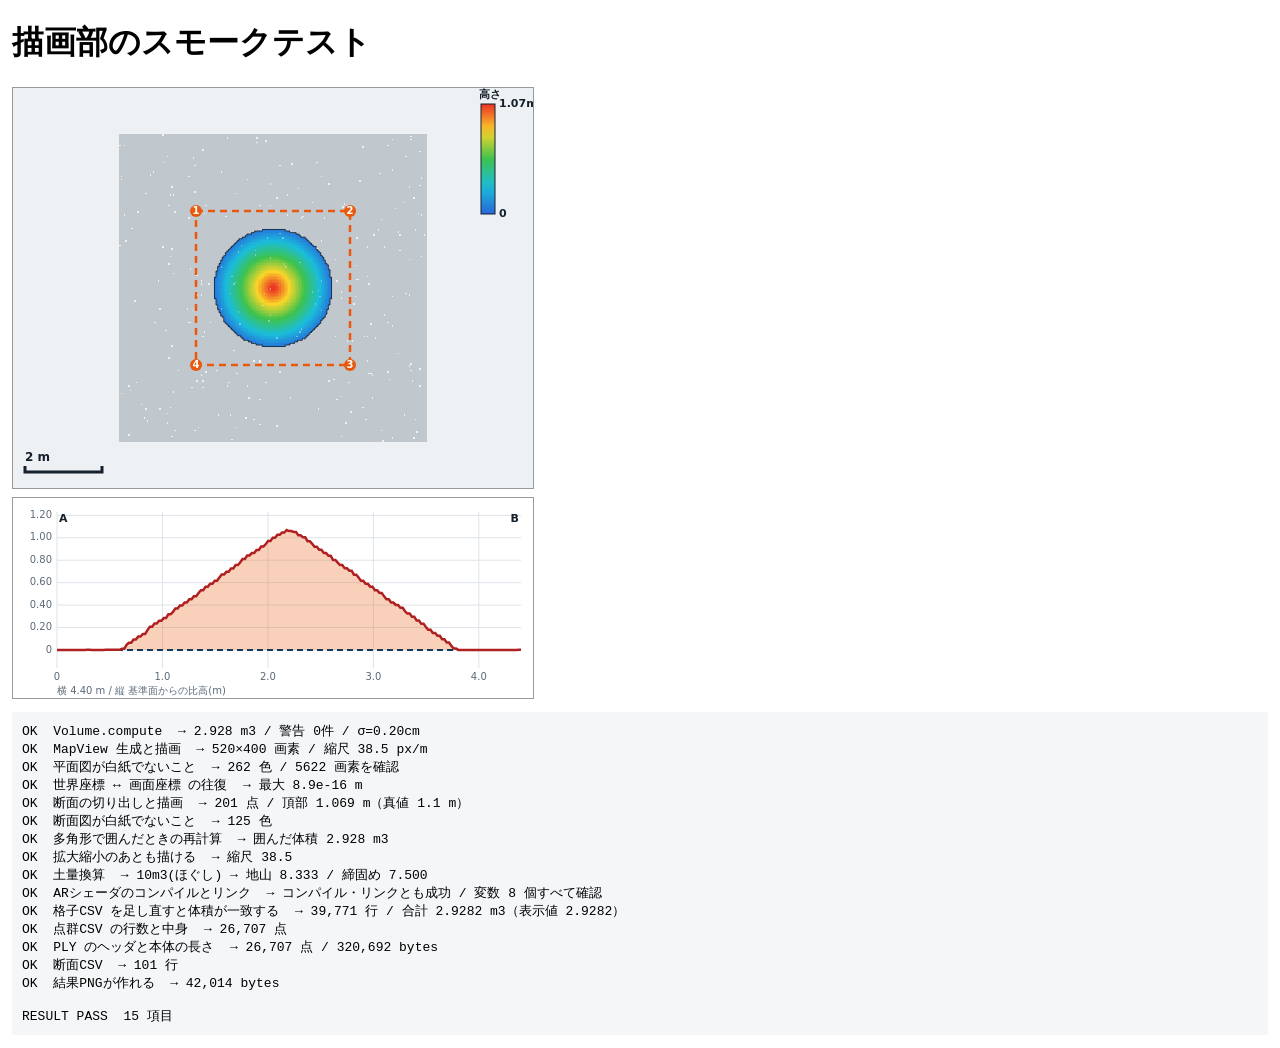
==== test/render.html @ c48be63f "土量スキャナ 初版 Android の Chrome から ARCore の深度センシング(WebXR Depth Sensing API)を呼び、 土砂の山や掘削した穴を点群にして、点高法(メッシュ" ====
<!DOCTYPE html>
<html lang="ja">
<head>
<meta charset="utf-8">
<title>描画部のスモークテスト</title>
<style>
 body{font-family:system-ui,monospace;margin:12px}
 canvas{border:1px solid #999;display:block;margin:8px 0}
 #map{width:520px;height:400px}
 #sect{width:520px;height:200px}
 pre{background:#f4f6f8;padding:10px;white-space:pre-wrap}
</style>
</head>
<body>
<h1>描画部のスモークテスト</h1>
<canvas id="map"></canvas>
<canvas id="sect"></canvas>
<pre id="out">実行中…</pre>

<script src="../js/geom.js"></script>
<script src="../js/grid.js"></script>
<script src="../js/volume.js"></script>
<script src="../js/render.js"></script>
<script src="../js/exporter.js"></script>
<script src="../js/scan.js"></script>
<script>
(function () {
  var log = [], errs = [];
  window.addEventListener('error', function (e) { errs.push(e.message + ' @' + e.filename + ':' + e.lineno); });
  function T(s) { log.push(s); }
  function must(name, fn) {
    try { var r = fn(); T('OK  ' + name + (r === undefined ? '' : '  → ' + r)); return true; }
    catch (e) { errs.push(name + ': ' + e.message + '\n' + e.stack); T('NG  ' + name + ': ' + e.message); return false; }
  }

  // --- 円錐の格子を合成（実カメラの代わり） ---
  var grid = new HGrid(0.04);
  var R = 1.6, H = 1.1;
  for (var i = 0; i < 200000; i++) {
    var x = (Math.random() - 0.5) * 8, z = (Math.random() - 0.5) * 8;
    var r = Math.sqrt(x*x + z*z);
    var y = r < R ? H * (1 - r/R) : 0;
    grid.add(x, y + (Math.random()-0.5)*0.01, z);
  }
  var res = null;
  must('Volume.compute', function () {
    res = Volume.compute(grid, { thr: 0.05, minCnt: 1, side: 'auto', maxTilt: 20 });
    if (res.error) throw new Error(res.error);
    return res.main.vol.toFixed(3) + ' m3 / 警告 ' + res.warn.length + '件 / σ=' + (res.sigma*100).toFixed(2) + 'cm';
  });

  var mv = null;
  must('MapView 生成と描画', function () {
    mv = new Render.MapView(document.getElementById('map'));
    mv.setResult(res);
    return mv.cv.width + '×' + mv.cv.height + ' 画素 / 縮尺 ' + mv.scale.toFixed(1) + ' px/m';
  });

  must('平面図が白紙でないこと', function () {
    var cv = document.getElementById('map');
    var d = cv.getContext('2d').getImageData(0, 0, cv.width, cv.height).data;
    var colors = {}, n = 0;
    for (var k = 0; k < d.length; k += 4 * 37) {
      colors[d[k] + ',' + d[k+1] + ',' + d[k+2]] = 1; n++;
    }
    var c = Object.keys(colors).length;
    if (c < 8) throw new Error('色数が ' + c + ' 種類しかありません（描けていない疑い）');
    return c + ' 色 / ' + n + ' 画素を確認';
  });

  must('世界座標 ↔ 画面座標 の往復', function () {
    var worst = 0;
    for (var k = 0; k < 500; k++) {
      var x = (Math.random()-0.5)*8, z = (Math.random()-0.5)*8;
      var s = mv.w2s(x, z), w = mv.s2w(s.x, s.y);
      worst = Math.max(worst, Math.abs(w.x-x), Math.abs(w.z-z));
    }
    if (worst > 1e-9) throw new Error('往復誤差 ' + worst);
    return '最大 ' + worst.toExponential(1) + ' m';
  });

  must('断面の切り出しと描画', function () {
    var p = Volume.profile(res, { x: -2.2, z: 0 }, { x: 2.2, z: 0 }, 200);
    if (!p || !p.length) throw new Error('断面が取れません');
    var top = 0;
    p.forEach(function (q) { if (q.h !== null && q.h > top) top = q.h; });
    Render.drawSection(document.getElementById('sect'), p);
    if (Math.abs(top - H) > 0.12) throw new Error('断面の頂部 ' + top.toFixed(3) + ' が高さ ' + H + ' と合いません');
    return p.length + ' 点 / 頂部 ' + top.toFixed(3) + ' m（真値 ' + H + ' m）';
  });

  must('断面図が白紙でないこと', function () {
    var cv = document.getElementById('sect');
    var d = cv.getContext('2d').getImageData(0, 0, cv.width, cv.height).data;
    var colors = {};
    for (var k = 0; k < d.length; k += 4 * 23) colors[d[k] + ',' + d[k+1] + ',' + d[k+2]] = 1;
    var c = Object.keys(colors).length;
    if (c < 4) throw new Error('色数が ' + c + ' 種類しかありません');
    return c + ' 色';
  });

  must('多角形で囲んだときの再計算', function () {
    mv.poly = [{x:-2,z:-2},{x:2,z:-2},{x:2,z:2},{x:-2,z:2}];
    var r2 = Volume.compute(grid, { thr: 0.05, minCnt: 1, side: 'fill', maxTilt: 20, poly: mv.poly });
    if (r2.error) throw new Error(r2.error);
    mv.setResult(r2, true);
    return '囲んだ体積 ' + r2.main.vol.toFixed(3) + ' m3';
  });

  must('拡大縮小のあとも描ける', function () {
    mv.scale *= 2.3; mv.ox += 40; mv.draw();
    mv.fit(); mv.draw();
    return '縮尺 ' + mv.scale.toFixed(1);
  });

  must('土量換算', function () {
    var c = Volume.convert(10, 'loose', 1.2, 0.9);
    if (Math.abs(c.bank - 10/1.2) > 1e-9) throw new Error('地山換算が違います');
    if (Math.abs(c.comp - (10/1.2)*0.9) > 1e-9) throw new Error('締固め換算が違います');
    return '10m3(ほぐし) → 地山 ' + c.bank.toFixed(3) + ' / 締固め ' + c.comp.toFixed(3);
  });

  /* --- AR の描画シェーダ（実機でしか動かない部分）だけでもコンパイルを確かめる --- */
  must('ARシェーダのコンパイルとリンク', function () {
    var c = document.createElement('canvas');
    var gl = c.getContext('webgl') || c.getContext('experimental-webgl');
    if (!gl) throw new Error('WebGL が使えません（この環境では確認できません）');
    var S = Scanner.SHADERS;
    var vs = S.compile(gl, gl.VERTEX_SHADER, S.VS);
    var fs = S.compile(gl, gl.FRAGMENT_SHADER, S.FS);
    var p = gl.createProgram();
    gl.attachShader(p, vs); gl.attachShader(p, fs); gl.linkProgram(p);
    if (!gl.getProgramParameter(p, gl.LINK_STATUS)) throw new Error('リンク失敗: ' + gl.getProgramInfoLog(p));
    var miss = [];
    ['uProj','uView','uPlane','uRange','uFlat','uSize','uRound'].forEach(function (u) {
      if (gl.getUniformLocation(p, u) === null) miss.push(u);
    });
    if (gl.getAttribLocation(p, 'aPos') < 0) miss.push('aPos');
    if (miss.length) throw new Error('見つからない変数: ' + miss.join(','));
    return 'コンパイル・リンクとも成功 / 変数 8 個すべて確認';
  });

  /* --- 書き出しは Blob を横取りして中身まで確かめる --------------
     Exporter の中の download() は外から差し替えられないので、
     その 1 段下（URL.createObjectURL）で受け止める。
     ついでに <a>.click() を空にして、実際のダウンロードは起こさない。 */
  var caught = [];
  var realCreate = URL.createObjectURL, realRevoke = URL.revokeObjectURL;
  var realClick = HTMLAnchorElement.prototype.click;
  URL.createObjectURL = function (b) { caught.push(b); return 'blob:stub-' + caught.length; };
  URL.revokeObjectURL = function () {};
  HTMLAnchorElement.prototype.click = function () {};

  function grab(fn) { caught.length = 0; fn(); return caught[0] || null; }

  var bGrid = grab(function () { Exporter.gridCsv(res, 'smoke'); });
  var bCloudCsv, bPly, bSect, bPng;
  var cloud = new VCloud(0.05, 100000);
  for (var k = 0; k < 30000; k++) cloud.add(Math.random()*4-2, Math.random(), Math.random()*4-2);
  bCloudCsv = grab(function () { Exporter.cloudCsv(cloud, 'smoke'); });
  bPly      = grab(function () { Exporter.ply(cloud, 'smoke'); });
  bSect     = grab(function () {
    Exporter.sectionCsv(Volume.profile(res, {x:-2.2,z:0}, {x:2.2,z:0}, 100), 'smoke');
  });

  var pngDone = new Promise(function (done) {
    caught.length = 0;
    Exporter.png(document.getElementById('map'), ['行1', '行2', '行3'], 'テスト', 'smoke');
    setTimeout(function () { bPng = caught[0] || null; done(); }, 400);
  });

  pngDone.then(function () {
    return Promise.all([bGrid.text(), bCloudCsv.text(), bPly.arrayBuffer(), bSect.text()]);
  }).then(function (r) {
    var gridTxt = r[0], cloudTxt = r[1], plyBuf = r[2], sectTxt = r[3];

    // 格子CSV: 体積寄与の列を足し直して、表示している体積と一致するか
    must('格子CSV を足し直すと体積が一致する', function () {
      var lines = gridTxt.split(/\r?\n/).filter(function (l) { return l && l.charAt(0) !== '#' && l.charAt(0) !== '﻿'; });
      var head = lines.shift();
      if (head.indexOf('体積寄与') < 0) throw new Error('見出しが違います: ' + head);
      var sum = 0, n = 0;
      lines.forEach(function (l) {
        var c = l.split(',');
        if (c.length < 8) return;
        sum += parseFloat(c[4]) || 0; n++;
      });
      var want = res.main.sign > 0 ? res.main.vol : -res.main.vol;
      if (Math.abs(sum - want) > 1e-3) throw new Error('CSVの合計 ' + sum.toFixed(4) + ' が体積 ' + want.toFixed(4) + ' と違います');
      return n.toLocaleString() + ' 行 / 合計 ' + sum.toFixed(4) + ' m3（表示値 ' + want.toFixed(4) + '）';
    });

    must('点群CSV の行数と中身', function () {
      var lines = cloudTxt.split(/\r?\n/).filter(function (l) { return l && l.charAt(0) !== '#'; });
      if (lines[0] !== 'X,Y,Z') throw new Error('見出しが違います');
      if (lines.length - 1 !== cloud.n) throw new Error('行数 ' + (lines.length-1) + ' が点数 ' + cloud.n + ' と違います');
      var c = lines[1].split(',');
      if (Math.abs(parseFloat(c[0]) - cloud.px[0]) > 5e-4) throw new Error('1点目の X が違います');
      return cloud.n.toLocaleString() + ' 点';
    });

    must('PLY のヘッダと本体の長さ', function () {
      var head = new TextDecoder().decode(new Uint8Array(plyBuf, 0, 300));
      var m = head.match(/element vertex (\d+)/);
      if (!m) throw new Error('element vertex がありません');
      if (+m[1] !== cloud.n) throw new Error('宣言点数 ' + m[1] + ' が ' + cloud.n + ' と違います');
      if (head.indexOf('binary_little_endian') < 0) throw new Error('format 行が違います');
      // indexOf は「文字数」なので、バイト数に直してから本体の位置を出す
      var hEnd = new TextEncoder().encode(head.slice(0, head.indexOf('end_header\n') + 11)).length;
      if (plyBuf.byteLength - hEnd !== cloud.n * 12) {
        throw new Error('本体 ' + (plyBuf.byteLength - hEnd) + ' バイトが ' + (cloud.n*12) + ' と違います');
      }
      var dv = new DataView(plyBuf, hEnd);
      for (var i = 0; i < 3; i++) {
        if (Math.abs(dv.getFloat32(i*12, true) - cloud.px[i]) > 1e-6) throw new Error((i+1) + '点目の X が違います');
        if (Math.abs(dv.getFloat32(i*12+8, true) - cloud.pz[i]) > 1e-6) throw new Error((i+1) + '点目の Z が違います');
      }
      return cloud.n.toLocaleString() + ' 点 / ' + plyBuf.byteLength.toLocaleString() + ' bytes';
    });

    must('断面CSV', function () {
      var lines = sectTxt.split(/\r?\n/).filter(function (l) { return l && l.charAt(0) !== '#' && l.charAt(0) !== '﻿'; });
      if (lines.length < 100) throw new Error('行数が少なすぎます: ' + lines.length);
      return (lines.length - 1) + ' 行';
    });

    must('結果PNGが作れる', function () {
      if (!bPng) throw new Error('PNG が作られていません');
      if (bPng.type !== 'image/png') throw new Error('種類が ' + bPng.type);
      if (bPng.size < 3000) throw new Error('小さすぎます: ' + bPng.size);
      return bPng.size.toLocaleString() + ' bytes';
    });

    URL.createObjectURL = realCreate; URL.revokeObjectURL = realRevoke;
    HTMLAnchorElement.prototype.click = realClick;

    document.getElementById('out').textContent =
      log.join('\n') + '\n\n' +
      (errs.length ? 'RESULT FAIL\n' + errs.join('\n') : 'RESULT PASS  ' + log.length + ' 項目');
  }).catch(function (e) {
    document.getElementById('out').textContent =
      log.join('\n') + '\n\nRESULT FAIL\n' + e.message + '\n' + e.stack;
  });
})();
</script>
</body>
</html>
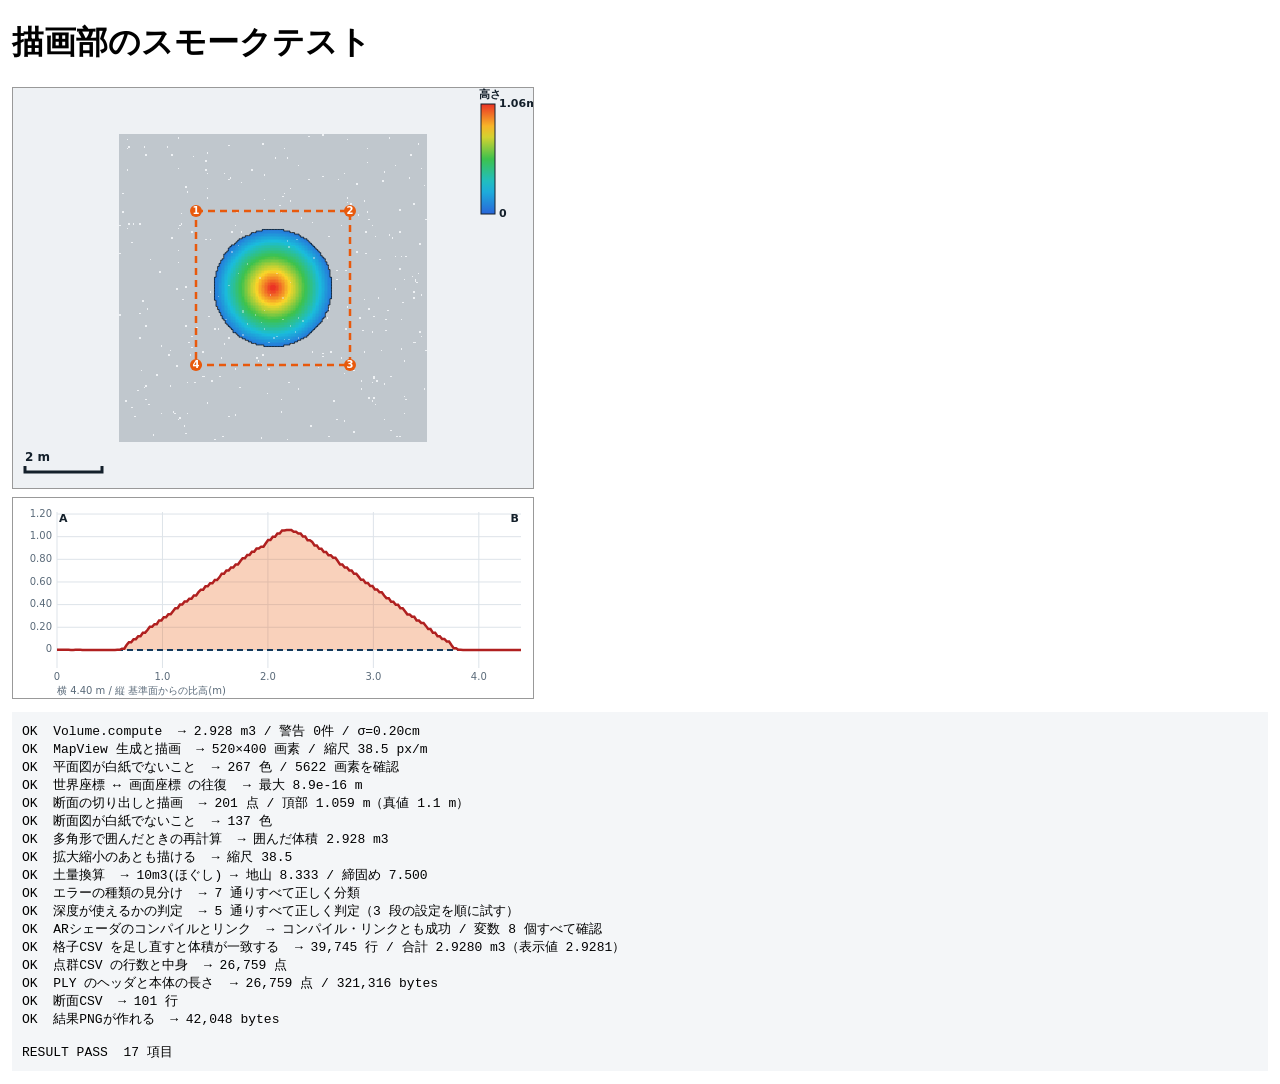
==== commit 18a3b0f1: "開始に失敗したときの原因判定と日本語表示を追加 京セラ DuraForce PRO2 で、セッション開始の失敗が英語のまま （The specified session configuration i" ====
--- a/test/render.html
+++ b/test/render.html
@@ -120,6 +120,46 @@
     return '10m3(ほぐし) → 地山 ' + c.bank.toFixed(3) + ' / 締固め ' + c.comp.toFixed(3);
   });
 
+  /* --- セッション開始の失敗を正しく見分けられるか（実機で出たエラー文で確認） --- */
+  must('エラーの種類の見分け', function () {
+    var E = Scanner._explain;
+    var cases = [
+      // 実機(京セラ DuraForce PRO2)で実際に出た文。message に NotSupported の字が無い
+      [{ name: 'NotSupportedError', message: 'The specified session configuration is not supported.' }, 'unsupported'],
+      [{ name: '', message: 'The specified session configuration is not supported.' }, 'unsupported'],
+      [{ name: 'NotSupportedError', message: '' }, 'unsupported'],
+      [{ name: 'SecurityError', message: 'requires user activation' }, 'activation'],
+      [{ name: 'NotAllowedError', message: 'Permission denied' }, 'denied'],
+      [{ name: 'InvalidStateError', message: '' }, 'state'],
+      [{ name: 'TypeError', message: 'なにか別の失敗' }, 'other']
+    ];
+    var bad = [];
+    cases.forEach(function (c) {
+      var got = E(c[0]).kind;
+      if (got !== c[1]) bad.push('"' + (c[0].name || '-') + '/' + (c[0].message || '-') + '" → ' + got + '（期待 ' + c[1] + '）');
+    });
+    if (bad.length) throw new Error(bad.join(' ／ '));
+    return cases.length + ' 通りすべて正しく分類';
+  });
+
+  must('深度が使えるかの判定', function () {
+    var D = Scanner._depthCheck;
+    var t = [
+      [{ enabledFeatures: ['depth-sensing', 'hit-test'], depthUsage: 'cpu-optimized' }, true, null],
+      [{ enabledFeatures: ['hit-test'], depthUsage: null }, false, 'nodepth'],
+      [{ enabledFeatures: ['depth-sensing'], depthUsage: 'gpu-optimized' }, false, 'gpuonly'],
+      [{ depthUsage: 'cpu-optimized' }, true, null],
+      [{ }, false, 'nodepth']
+    ];
+    var bad = [];
+    t.forEach(function (c, i) {
+      var r = D(c[0]);
+      if (r.ok !== c[1] || (!c[1] && r.kind !== c[2])) bad.push('#' + (i + 1) + ' → ' + JSON.stringify(r));
+    });
+    if (bad.length) throw new Error(bad.join(' ／ '));
+    return t.length + ' 通りすべて正しく判定（' + Scanner._LADDER.length + ' 段の設定を順に試す）';
+  });
+
   /* --- AR の描画シェーダ（実機でしか動かない部分）だけでもコンパイルを確かめる --- */
   must('ARシェーダのコンパイルとリンク', function () {
     var c = document.createElement('canvas');
@@ -147,7 +187,12 @@
   var caught = [];
   var realCreate = URL.createObjectURL, realRevoke = URL.revokeObjectURL;
   var realClick = HTMLAnchorElement.prototype.click;
-  URL.createObjectURL = function (b) { caught.push(b); return 'blob:stub-' + caught.length; };
+  var onBlob = null;   // 非同期(toBlob)の書き出しを、時間で待たずに受け止めるための受け口
+  URL.createObjectURL = function (b) {
+    caught.push(b);
+    if (onBlob) { var f = onBlob; onBlob = null; f(b); }
+    return 'blob:stub-' + caught.length;
+  };
   URL.revokeObjectURL = function () {};
   HTMLAnchorElement.prototype.click = function () {};
 
@@ -165,8 +210,10 @@
 
   var pngDone = new Promise(function (done) {
     caught.length = 0;
+    // toBlob は実時間で動くので、待ち時間で区切らず「出来たら進む」にする
+    onBlob = function (b) { bPng = b; done(); };
     Exporter.png(document.getElementById('map'), ['行1', '行2', '行3'], 'テスト', 'smoke');
-    setTimeout(function () { bPng = caught[0] || null; done(); }, 400);
+    setTimeout(function () { if (!bPng) { onBlob = null; bPng = caught[0] || null; done(); } }, 10000);
   });
 
   pngDone.then(function () {
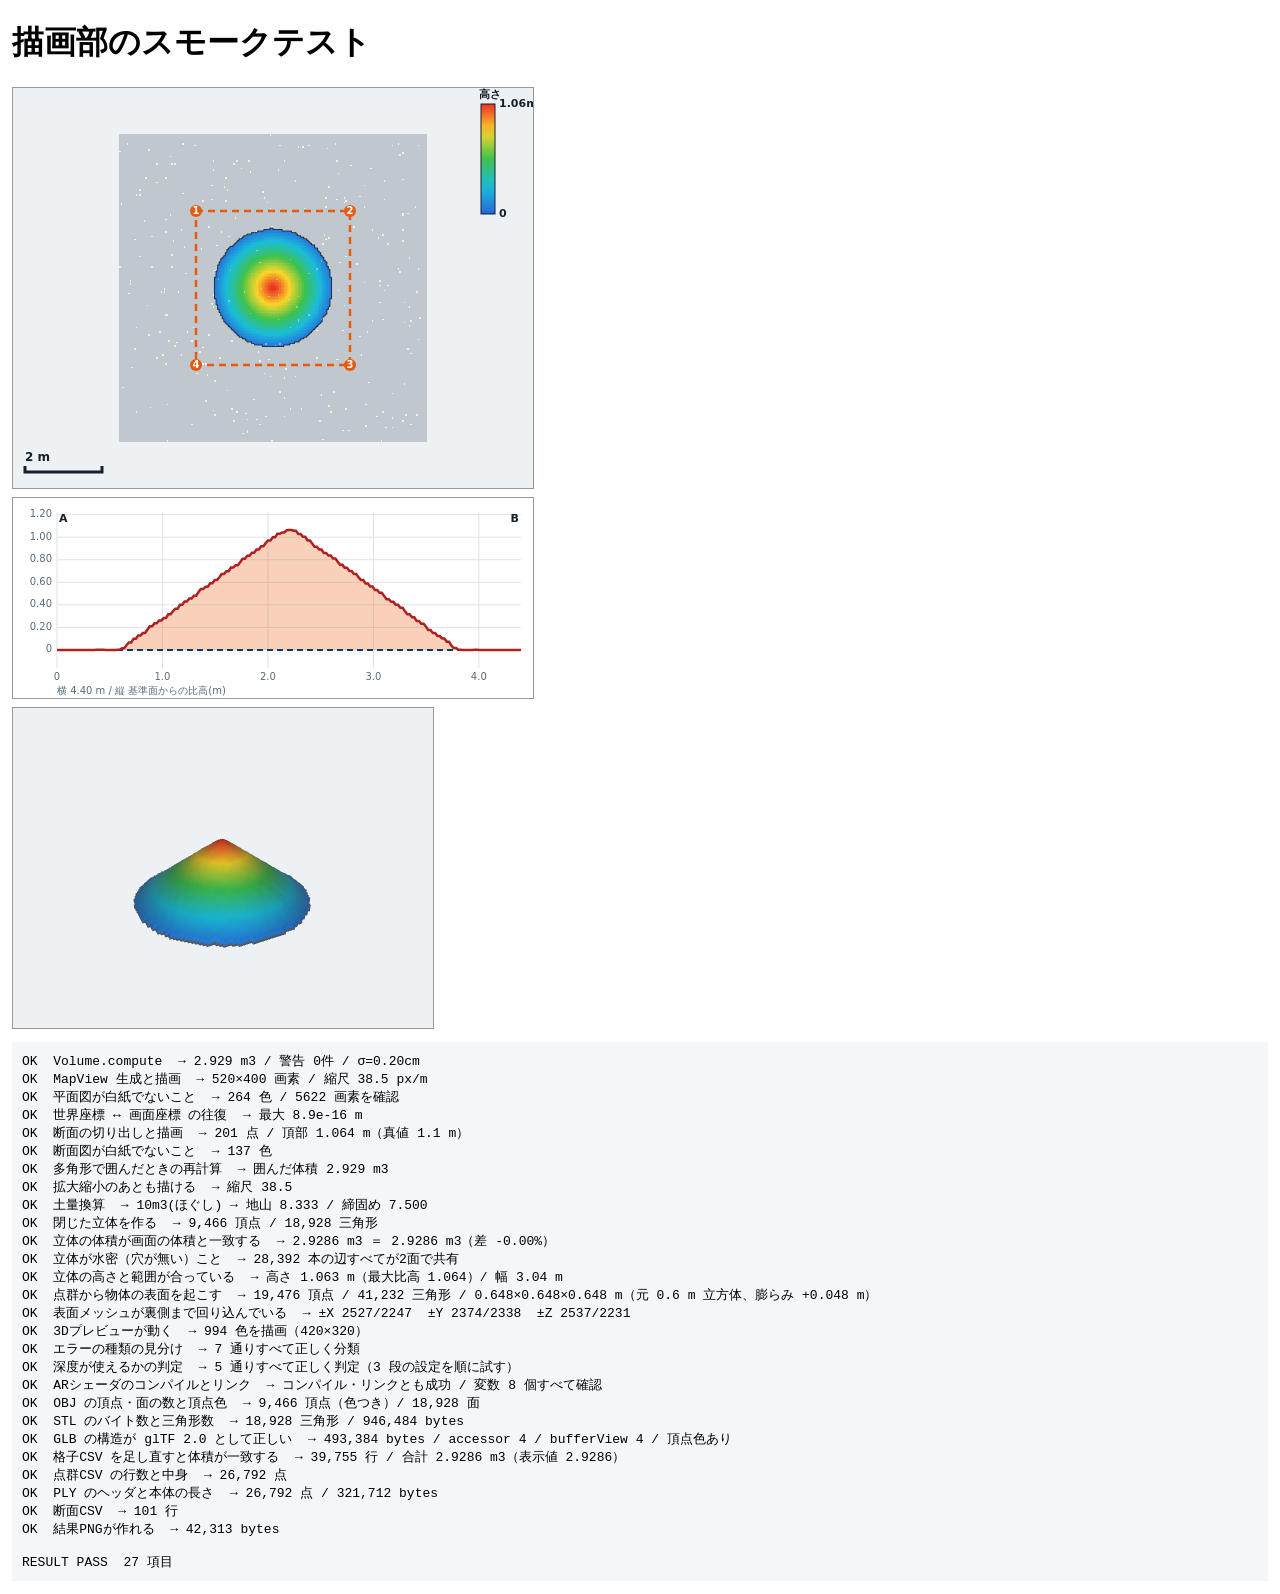
==== commit c1bd2ef0: "撮影した物体を3Dモデルとして保存する機能を追加 点群（PLY/CSV）に加えて、面を張った3Dモデルを作って GLB / OBJ / STL で保存できるようにした。土以外の物体も対象にできる。  " ====
--- a/test/render.html
+++ b/test/render.html
@@ -15,12 +15,15 @@
 <h1>描画部のスモークテスト</h1>
 <canvas id="map"></canvas>
 <canvas id="sect"></canvas>
+<canvas id="v3d" style="width:420px;height:320px"></canvas>
 <pre id="out">実行中…</pre>
 
 <script src="../js/geom.js"></script>
 <script src="../js/grid.js"></script>
 <script src="../js/volume.js"></script>
+<script src="../js/mesh.js"></script>
 <script src="../js/render.js"></script>
+<script src="../js/view3d.js"></script>
 <script src="../js/exporter.js"></script>
 <script src="../js/scan.js"></script>
 <script>
@@ -118,6 +121,116 @@
     if (Math.abs(c.bank - 10/1.2) > 1e-9) throw new Error('地山換算が違います');
     if (Math.abs(c.comp - (10/1.2)*0.9) > 1e-9) throw new Error('締固め換算が違います');
     return '10m3(ほぐし) → 地山 ' + c.bank.toFixed(3) + ' / 締固め ' + c.comp.toFixed(3);
+  });
+
+  /* ============================================================
+     3Dモデル
+     ============================================================ */
+  var solid = null, surf = null;
+
+  must('閉じた立体を作る', function () {
+    solid = Mesh.solidFromResult(res, { colorBy: 'height' });
+    if (!solid) throw new Error('作れませんでした');
+    if (!solid.triangleCount) throw new Error('面が0枚');
+    if (solid.normals.length !== solid.positions.length) throw new Error('法線の数が合いません');
+    if (solid.colors.length !== solid.positions.length) throw new Error('頂点色の数が合いません');
+    return solid.vertexCount.toLocaleString() + ' 頂点 / ' + solid.triangleCount.toLocaleString() + ' 三角形';
+  });
+
+  must('立体の体積が画面の体積と一致する', function () {
+    // 三角形から発散定理で出した体積 ＝ 点高法で出した体積 になるはず
+    var e = (solid.meshVolume - solid.reportedVolume) / solid.reportedVolume * 100;
+    if (Math.abs(e) > 1.0) {
+      throw new Error('立体 ' + solid.meshVolume.toFixed(4) + ' m3 と表示 ' + solid.reportedVolume.toFixed(4) + ' m3 が ' + e.toFixed(2) + '% ちがいます');
+    }
+    return solid.meshVolume.toFixed(4) + ' m3 ＝ ' + solid.reportedVolume.toFixed(4) + ' m3（差 ' + e.toFixed(2) + '%）';
+  });
+
+  must('立体が水密（穴が無い）こと', function () {
+    // すべての辺がちょうど2つの三角形に共有されていれば閉じている
+    var I = solid.indices, edge = new Map(), bad = 0;
+    for (var t = 0; t < I.length; t += 3) {
+      for (var k = 0; k < 3; k++) {
+        var a = I[t+k], b = I[t+(k+1)%3];
+        var key = a < b ? (a * 4294967296 + b) : (b * 4294967296 + a);
+        edge.set(key, (edge.get(key) || 0) + 1);
+      }
+    }
+    edge.forEach(function (v) { if (v !== 2) bad++; });
+    if (bad) throw new Error(bad + ' 本の辺が2面で共有されていません');
+    return edge.size.toLocaleString() + ' 本の辺すべてが2面で共有';
+  });
+
+  must('立体の高さと範囲が合っている', function () {
+    var b = solid.bounds;
+    if (Math.abs(b.h - res.main.hMax) > 0.06) {
+      throw new Error('高さ ' + b.h.toFixed(3) + ' が最大比高 ' + res.main.hMax.toFixed(3) + ' と合いません');
+    }
+    var want = Math.sqrt(res.main.area / Math.PI) * 2;   // 円とみなした直径
+    if (Math.abs(b.w - want) > want * 0.2) throw new Error('幅 ' + b.w.toFixed(2) + ' が想定 ' + want.toFixed(2) + ' と離れています');
+    return '高さ ' + b.h.toFixed(3) + ' m（最大比高 ' + res.main.hMax.toFixed(3) + '）/ 幅 ' + b.w.toFixed(2) + ' m';
+  });
+
+  must('点群から物体の表面を起こす', function () {
+    var cl = new VCloud(0.03, 200000);
+    // 一辺 0.6m の立方体の「表面」だけを点にする（中身は空＝実際のスキャンと同じ）
+    var L = 0.6, st = 0.012;
+    for (var a = -L/2; a <= L/2 + 1e-9; a += st) {
+      for (var b2 = -L/2; b2 <= L/2 + 1e-9; b2 += st) {
+        cl.add(a, b2 + 1, -L/2); cl.add(a, b2 + 1, L/2);
+        cl.add(-L/2, b2 + 1, a); cl.add(L/2, b2 + 1, a);
+        cl.add(a, 1 - L/2, b2); cl.add(a, 1 + L/2, b2);
+      }
+    }
+    surf = Mesh.surfaceFromCloud(cl, { voxel: 0.02, colorBy: 'none' });
+    if (!surf || surf.error) throw new Error(surf ? surf.error : '作れませんでした');
+    if (!surf.triangleCount) throw new Error('面が0枚');
+    var b = surf.bounds;
+    // 距離場を iso ぶん膨らませるので、実寸より iso×2 ほど大きくなる
+    var grow = b.w - L;
+    if (grow < 0 || grow > surf.iso * 2 + surf.voxel * 2) {
+      throw new Error('大きさ ' + b.w.toFixed(3) + ' が元の ' + L + ' からずれすぎ（+' + grow.toFixed(3) + '）');
+    }
+    if (Math.abs(b.w - b.h) > 0.03 || Math.abs(b.w - b.d) > 0.03) {
+      throw new Error('立方体なのに ' + b.w.toFixed(3) + '×' + b.h.toFixed(3) + '×' + b.d.toFixed(3));
+    }
+    return surf.vertexCount.toLocaleString() + ' 頂点 / ' + surf.triangleCount.toLocaleString() + ' 三角形 / '
+         + b.w.toFixed(3) + '×' + b.h.toFixed(3) + '×' + b.d.toFixed(3) + ' m（元 ' + L + ' m 立方体、膨らみ +'
+         + grow.toFixed(3) + ' m）';
+  });
+
+  must('表面メッシュが裏側まで回り込んでいる', function () {
+    // 立方体の6面ぶん、上下左右前後それぞれに法線が向いた三角形があるか
+    var N = surf.normals, dirs = [0,0,0,0,0,0];
+    for (var i = 0; i < N.length; i += 3) {
+      var x = N[i], y = N[i+1], z = N[i+2];
+      if (x >  0.8) dirs[0]++; if (x < -0.8) dirs[1]++;
+      if (y >  0.8) dirs[2]++; if (y < -0.8) dirs[3]++;
+      if (z >  0.8) dirs[4]++; if (z < -0.8) dirs[5]++;
+    }
+    var missing = dirs.filter(function (d) { return d < 10; }).length;
+    if (missing) throw new Error('6方向のうち ' + missing + ' 方向の面がありません: ' + dirs.join(','));
+    return '±X ' + dirs[0] + '/' + dirs[1] + '  ±Y ' + dirs[2] + '/' + dirs[3] + '  ±Z ' + dirs[4] + '/' + dirs[5];
+  });
+
+  must('3Dプレビューが動く', function () {
+    var cv = document.getElementById('v3d');
+    var v = new View3D(cv);
+    if (!v.ok) throw new Error('WebGL を初期化できません: ' + v.err);
+    v.setMesh(solid);
+    v.yaw = 1.1; v.pitch = 0.4; v.draw();
+    var gl = v.gl;
+    var px = new Uint8Array(cv.width * cv.height * 4);
+    gl.readPixels(0, 0, cv.width, cv.height, gl.RGBA, gl.UNSIGNED_BYTE, px);
+    var cols = {}, bg = 0;
+    for (var k = 0; k < px.length; k += 4 * 13) {
+      var key = px[k] + ',' + px[k+1] + ',' + px[k+2];
+      cols[key] = 1;
+      if (px[k] === 238 && px[k+1] === 241) bg++;
+    }
+    var n = Object.keys(cols).length;
+    if (n < 10) throw new Error('描かれていないようです（' + n + ' 色）');
+    return n + ' 色を描画（' + cv.width + '×' + cv.height + '）';
   });
 
   /* --- セッション開始の失敗を正しく見分けられるか（実機で出たエラー文で確認） --- */
@@ -198,6 +311,9 @@
 
   function grab(fn) { caught.length = 0; fn(); return caught[0] || null; }
 
+  var bObj = grab(function () { Exporter.objMesh(solid, 'smoke'); });
+  var bStl = grab(function () { Exporter.stlMesh(solid, 'smoke'); });
+  var bGlb = grab(function () { Exporter.glbMesh(solid, 'smoke'); });
   var bGrid = grab(function () { Exporter.gridCsv(res, 'smoke'); });
   var bCloudCsv, bPly, bSect, bPng;
   var cloud = new VCloud(0.05, 100000);
@@ -217,9 +333,75 @@
   });
 
   pngDone.then(function () {
-    return Promise.all([bGrid.text(), bCloudCsv.text(), bPly.arrayBuffer(), bSect.text()]);
+    return Promise.all([bGrid.text(), bCloudCsv.text(), bPly.arrayBuffer(), bSect.text(),
+                        bObj.text(), bStl.arrayBuffer(), bGlb.arrayBuffer()]);
   }).then(function (r) {
     var gridTxt = r[0], cloudTxt = r[1], plyBuf = r[2], sectTxt = r[3];
+    var objTxt = r[4], stlBuf = r[5], glbBuf = r[6];
+
+    must('OBJ の頂点・面の数と頂点色', function () {
+      var v = 0, vn = 0, f = 0, first = null;
+      objTxt.split('\n').forEach(function (l) {
+        if (l.charAt(0) === '#') return;
+        if (l.indexOf('v ') === 0)  { if (!v) first = l.split(' '); v++; }
+        else if (l.indexOf('vn ') === 0) vn++;
+        else if (l.indexOf('f ') === 0)  f++;
+      });
+      if (v !== solid.vertexCount) throw new Error('v が ' + v + '（期待 ' + solid.vertexCount + '）');
+      if (vn !== solid.vertexCount) throw new Error('vn が ' + vn);
+      if (f !== solid.triangleCount) throw new Error('f が ' + f + '（期待 ' + solid.triangleCount + '）');
+      if (first.length !== 7) throw new Error('頂点色が付いていません: ' + first.join(' '));
+      if (Math.abs(parseFloat(first[1]) - solid.positions[0]) > 1e-3) throw new Error('1点目の X が違います');
+      return v.toLocaleString() + ' 頂点（色つき）/ ' + f.toLocaleString() + ' 面';
+    });
+
+    must('STL のバイト数と三角形数', function () {
+      var dv = new DataView(stlBuf);
+      var n = dv.getUint32(80, true);
+      if (n !== solid.triangleCount) throw new Error('宣言 ' + n + '（期待 ' + solid.triangleCount + '）');
+      if (stlBuf.byteLength !== 84 + n * 50) throw new Error('大きさ ' + stlBuf.byteLength + ' が合いません');
+      // 1枚目の法線が単位ベクトルか
+      var L = Math.hypot(dv.getFloat32(84, true), dv.getFloat32(88, true), dv.getFloat32(92, true));
+      if (Math.abs(L - 1) > 1e-3) throw new Error('法線の長さが ' + L.toFixed(4));
+      return n.toLocaleString() + ' 三角形 / ' + stlBuf.byteLength.toLocaleString() + ' bytes';
+    });
+
+    must('GLB の構造が glTF 2.0 として正しい', function () {
+      var dv = new DataView(glbBuf);
+      if (dv.getUint32(0, true) !== 0x46546C67) throw new Error('先頭が glTF ではありません');
+      if (dv.getUint32(4, true) !== 2) throw new Error('version が 2 ではありません');
+      if (dv.getUint32(8, true) !== glbBuf.byteLength) throw new Error('全体長が実ファイル長と違います');
+      var jLen = dv.getUint32(12, true);
+      if (dv.getUint32(16, true) !== 0x4E4F534A) throw new Error('JSON チャンクがありません');
+      if (jLen % 4) throw new Error('JSON チャンクが4バイト境界ではありません');
+      var j = JSON.parse(new TextDecoder().decode(new Uint8Array(glbBuf, 20, jLen)));
+      var bLen = dv.getUint32(20 + jLen, true);
+      if (dv.getUint32(24 + jLen, true) !== 0x004E4942) throw new Error('BIN チャンクがありません');
+      if (bLen % 4) throw new Error('BIN チャンクが4バイト境界ではありません');
+      if (20 + jLen + 8 + bLen !== glbBuf.byteLength) throw new Error('チャンク長の合計が合いません');
+      if (j.buffers[0].byteLength !== bLen) throw new Error('buffer の宣言長が BIN と違います');
+
+      var prim = j.meshes[0].primitives[0];
+      if (j.accessors[prim.indices].count !== solid.indices.length) throw new Error('indices の数が違います');
+      if (j.accessors[prim.attributes.POSITION].count !== solid.vertexCount) throw new Error('POSITION の数が違います');
+      if (j.accessors[prim.attributes.COLOR_0].componentType !== 5121 ||
+          !j.accessors[prim.attributes.COLOR_0].normalized) throw new Error('COLOR_0 の型が違います');
+      // bufferView が重なっていないか、BIN に収まっているか
+      j.bufferViews.forEach(function (v, i) {
+        if (v.byteOffset % 4) throw new Error('bufferView ' + i + ' が4バイト境界ではありません');
+        if (v.byteOffset + v.byteLength > bLen) throw new Error('bufferView ' + i + ' が BIN からはみ出しています');
+      });
+      // POSITION の min/max が実際の範囲と合っているか
+      var acc = j.accessors[prim.attributes.POSITION], b = solid.bounds;
+      if (Math.abs(acc.min[0] - b.x0) > 1e-4 || Math.abs(acc.max[1] - b.y1) > 1e-4) throw new Error('min/max が範囲と違います');
+      // BIN から1点目の座標を読み直す
+      var pv = j.bufferViews[prim.attributes.POSITION === 1 ? 1 : 0];
+      var px = new DataView(glbBuf, 28 + jLen + j.bufferViews[1].byteOffset).getFloat32(0, true);
+      if (Math.abs(px - solid.positions[0]) > 1e-4) throw new Error('BIN の1点目が違います');
+      return glbBuf.byteLength.toLocaleString() + ' bytes / accessor ' + j.accessors.length
+           + ' / bufferView ' + j.bufferViews.length + ' / 頂点色あり';
+    });
+
 
     // 格子CSV: 体積寄与の列を足し直して、表示している体積と一致するか
     must('格子CSV を足し直すと体積が一致する', function () {
